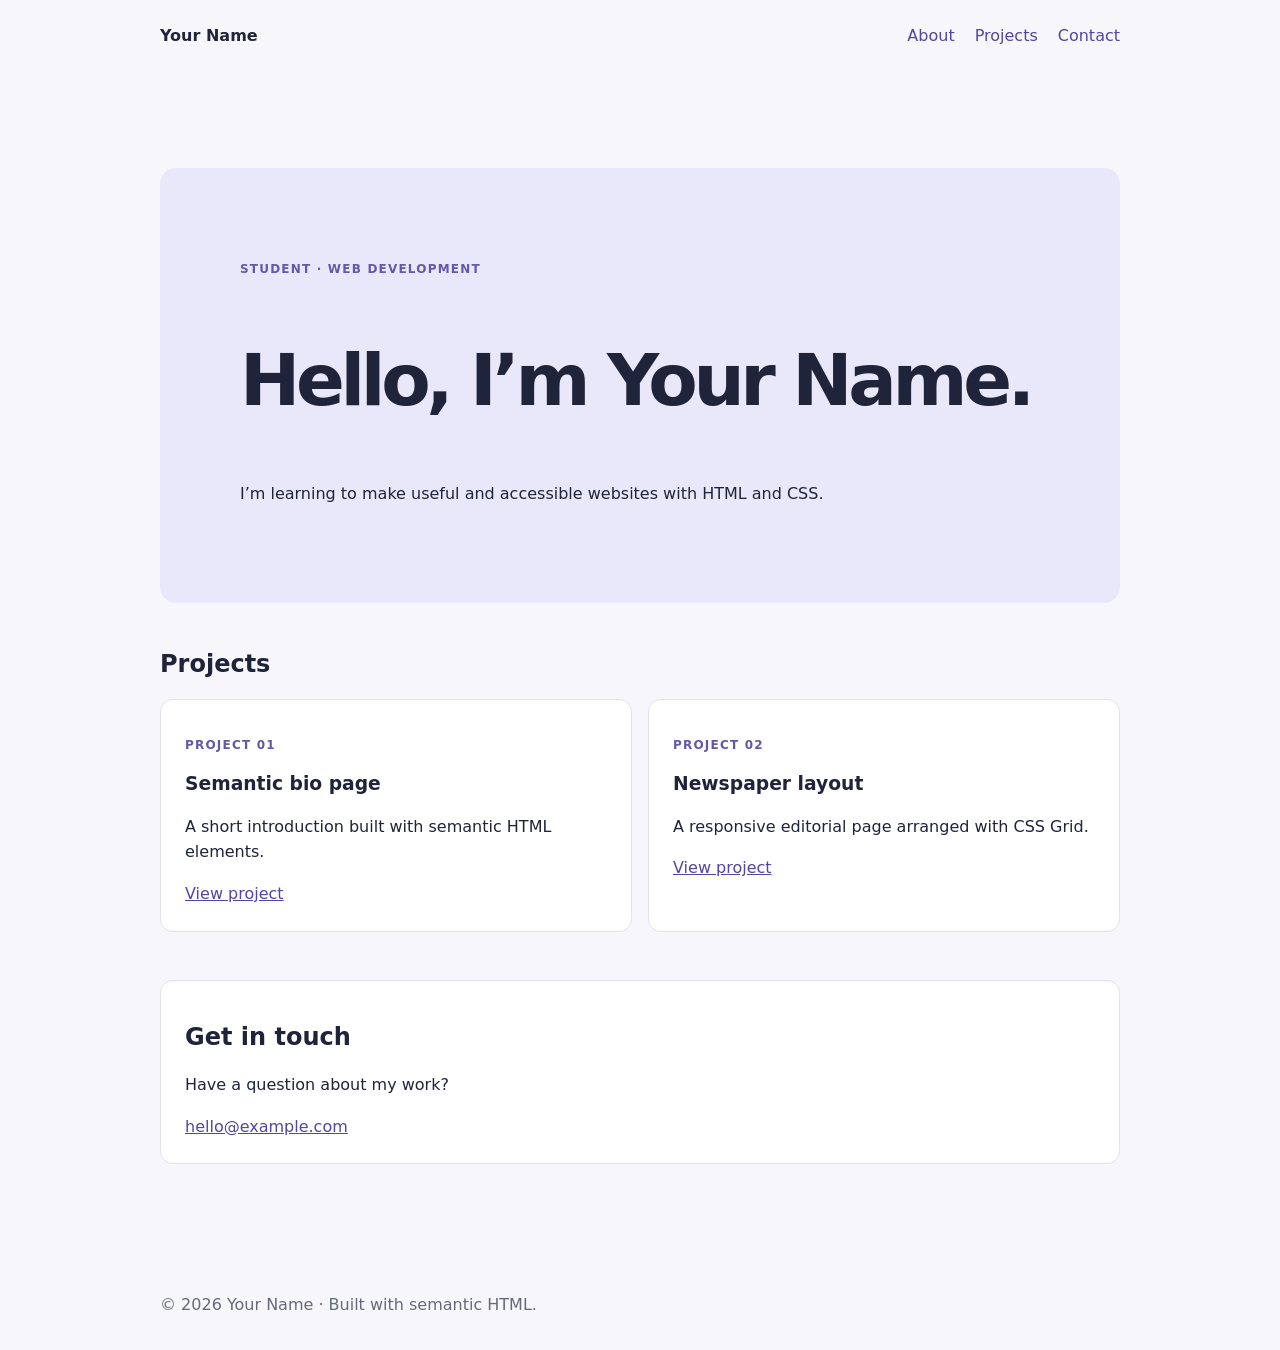
==== Module2/P6/index.html @ cb5505f8 "Add standalone coded solutions for layout labs Co-authored-by: Copilot <223556219+Copilot@users.nore" ====
<!doctype html>
<html lang="en">
  <head>
    <meta charset="utf-8">
    <meta name="viewport" content="width=device-width, initial-scale=1">
    <meta name="description" content="A semantic HTML portfolio page for a web development student.">
    <title>Your Name | Portfolio</title>
    <link rel="stylesheet" href="styles.css">
  </head>
  <body>
    <header class="site-header">
      <a class="wordmark" href="#home">Your Name</a>
      <nav aria-label="Main navigation">
        <a href="#about">About</a>
        <a href="#projects">Projects</a>
        <a href="#contact">Contact</a>
      </nav>
    </header>
    <main id="home">
      <section class="intro" id="about" aria-labelledby="intro-title">
        <p class="eyebrow">Student · Web development</p>
        <h1 id="intro-title">Hello, I’m Your Name.</h1>
        <p>I’m learning to make useful and accessible websites with HTML and CSS.</p>
      </section>
      <section id="projects" aria-labelledby="projects-title">
        <h2 id="projects-title">Projects</h2>
        <div class="project-list">
          <article class="project">
            <p class="eyebrow">Project 01</p>
            <h3>Semantic bio page</h3>
            <p>A short introduction built with semantic HTML elements.</p>
            <a href="../P5/bio.html">View project</a>
          </article>
          <article class="project">
            <p class="eyebrow">Project 02</p>
            <h3>Newspaper layout</h3>
            <p>A responsive editorial page arranged with CSS Grid.</p>
            <a href="../../Module3/P11/index.html">View project</a>
          </article>
        </div>
      </section>
      <section class="contact" id="contact" aria-labelledby="contact-title">
        <h2 id="contact-title">Get in touch</h2>
        <p>Have a question about my work?</p>
        <a href="mailto:hello@example.com">hello@example.com</a>
      </section>
    </main>
    <footer><p>© 2026 Your Name · Built with semantic HTML.</p></footer>
  </body>
</html>
---- Module2/P6/styles.css ----
:root {
  font-family: system-ui, sans-serif;
  color: #20243a;
  background: #f7f7fb;
}

* {
  box-sizing: border-box;
}

body {
  margin: 0;
  line-height: 1.6;
}

.site-header,
main,
footer {
  width: min(960px, calc(100% - 2rem));
  margin-inline: auto;
}

.site-header {
  display: flex;
  align-items: center;
  justify-content: space-between;
  min-height: 72px;
}

.wordmark {
  color: inherit;
  font-weight: 800;
  text-decoration: none;
}

nav {
  display: flex;
  gap: 1.25rem;
}

nav a,
a {
  color: #5146a4;
}

nav a {
  text-decoration: none;
}

main {
  padding-block: 3rem;
}

section {
  margin-block: 3rem;
}

.intro {
  padding: clamp(2rem, 8vw, 5rem);
  border-radius: 1rem;
  background: #e9e7fa;
}

.eyebrow {
  color: #6259a7;
  font-size: 0.75rem;
  font-weight: 700;
  letter-spacing: 0.1em;
  text-transform: uppercase;
}

h1,
h2,
h3 {
  line-height: 1.15;
}

h1 {
  font-size: clamp(2.5rem, 8vw, 4.5rem);
  letter-spacing: -0.06em;
}

.project-list {
  display: grid;
  grid-template-columns: repeat(auto-fit, minmax(min(100%, 240px), 1fr));
  gap: 1rem;
}

.project,
.contact {
  padding: 1.5rem;
  border: 1px solid #e3e1ec;
  border-radius: 0.8rem;
  background: #fff;
}

footer {
  padding-block: 1rem;
  color: #66697a;
}

@media (max-width: 480px) {
  .site-header {
    align-items: flex-start;
    flex-direction: column;
    justify-content: center;
    gap: 0.5rem;
    padding-block: 1rem;
  }
}
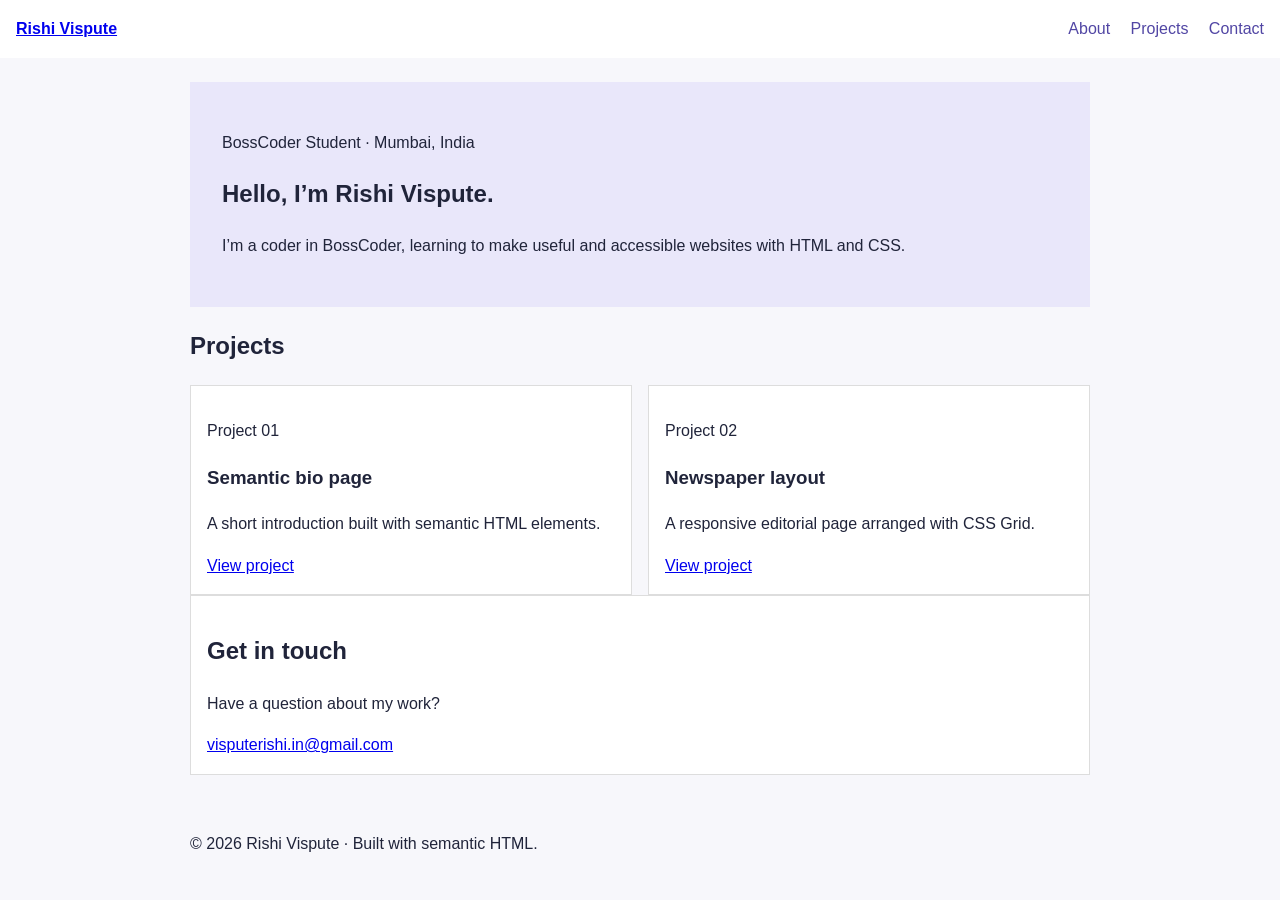
==== commit 34a6b290: "Personalize student portfolio pages Co-authored-by: Copilot <223556219+Copilot@users.noreply.github." ====
--- a/Module2/P6/index.html
+++ b/Module2/P6/index.html
@@ -3,13 +3,13 @@
   <head>
     <meta charset="utf-8">
     <meta name="viewport" content="width=device-width, initial-scale=1">
-    <meta name="description" content="A semantic HTML portfolio page for a web development student.">
-    <title>Your Name | Portfolio</title>
+    <meta name="description" content="A semantic HTML portfolio page for Rishi Vispute, a BossCoder student in Mumbai, India.">
+    <title>Rishi Vispute | Portfolio</title>
     <link rel="stylesheet" href="styles.css">
   </head>
   <body>
     <header class="site-header">
-      <a class="wordmark" href="#home">Your Name</a>
+      <a class="wordmark" href="#home">Rishi Vispute</a>
       <nav aria-label="Main navigation">
         <a href="#about">About</a>
         <a href="#projects">Projects</a>
@@ -18,9 +18,9 @@
     </header>
     <main id="home">
       <section class="intro" id="about" aria-labelledby="intro-title">
-        <p class="eyebrow">Student · Web development</p>
-        <h1 id="intro-title">Hello, I’m Your Name.</h1>
-        <p>I’m learning to make useful and accessible websites with HTML and CSS.</p>
+        <p class="eyebrow">BossCoder Student · Mumbai, India</p>
+        <h1 id="intro-title">Hello, I’m Rishi Vispute.</h1>
+        <p>I’m a coder in BossCoder, learning to make useful and accessible websites with HTML and CSS.</p>
       </section>
       <section id="projects" aria-labelledby="projects-title">
         <h2 id="projects-title">Projects</h2>
@@ -42,9 +42,9 @@
       <section class="contact" id="contact" aria-labelledby="contact-title">
         <h2 id="contact-title">Get in touch</h2>
         <p>Have a question about my work?</p>
-        <a href="mailto:hello@example.com">hello@example.com</a>
+        <a href="mailto:visputerishi.in@gmail.com">visputerishi.in@gmail.com</a>
       </section>
     </main>
-    <footer><p>© 2026 Your Name · Built with semantic HTML.</p></footer>
+    <footer><p>© 2026 Rishi Vispute · Built with semantic HTML.</p></footer>
   </body>
 </html>
--- a/Module2/P6/styles.css
+++ b/Module2/P6/styles.css
@@ -1,110 +1,61 @@
-:root {
-  font-family: system-ui, sans-serif;
-  color: #20243a;
-  background: #f7f7fb;
-}
-
-* {
-  box-sizing: border-box;
-}
-
 body {
   margin: 0;
+  background-color: #f7f7fb;
+  color: #20243a;
+  font-family: Arial, sans-serif;
   line-height: 1.6;
-}
-
-.site-header,
-main,
-footer {
-  width: min(960px, calc(100% - 2rem));
-  margin-inline: auto;
 }
 
 .site-header {
   display: flex;
-  align-items: center;
   justify-content: space-between;
-  min-height: 72px;
+  padding: 16px;
+  background-color: white;
 }
 
 .wordmark {
-  color: inherit;
-  font-weight: 800;
-  text-decoration: none;
-}
-
-nav {
-  display: flex;
-  gap: 1.25rem;
-}
-
-nav a,
-a {
-  color: #5146a4;
+  font-weight: bold;
 }
 
 nav a {
+  margin-left: 16px;
+  color: #5146a4;
   text-decoration: none;
 }
 
 main {
-  padding-block: 3rem;
-}
-
-section {
-  margin-block: 3rem;
+  max-width: 900px;
+  margin: auto;
+  padding: 24px;
 }
 
 .intro {
-  padding: clamp(2rem, 8vw, 5rem);
-  border-radius: 1rem;
-  background: #e9e7fa;
-}
-
-.eyebrow {
-  color: #6259a7;
-  font-size: 0.75rem;
-  font-weight: 700;
-  letter-spacing: 0.1em;
-  text-transform: uppercase;
-}
-
-h1,
-h2,
-h3 {
-  line-height: 1.15;
-}
-
-h1 {
-  font-size: clamp(2.5rem, 8vw, 4.5rem);
-  letter-spacing: -0.06em;
+  padding: 32px;
+  background-color: #e9e7fa;
 }
 
 .project-list {
-  display: grid;
-  grid-template-columns: repeat(auto-fit, minmax(min(100%, 240px), 1fr));
-  gap: 1rem;
+  display: flex;
+  gap: 16px;
 }
 
 .project,
 .contact {
-  padding: 1.5rem;
-  border: 1px solid #e3e1ec;
-  border-radius: 0.8rem;
-  background: #fff;
+  flex: 1;
+  padding: 16px;
+  background-color: white;
+  border: 1px solid #dddddd;
 }
 
 footer {
-  padding-block: 1rem;
-  color: #66697a;
+  max-width: 900px;
+  margin: auto;
+  padding: 16px;
 }
 
-@media (max-width: 480px) {
-  .site-header {
-    align-items: flex-start;
+@media (max-width: 600px) {
+  .site-header,
+  .project-list {
     flex-direction: column;
-    justify-content: center;
-    gap: 0.5rem;
-    padding-block: 1rem;
   }
 }
